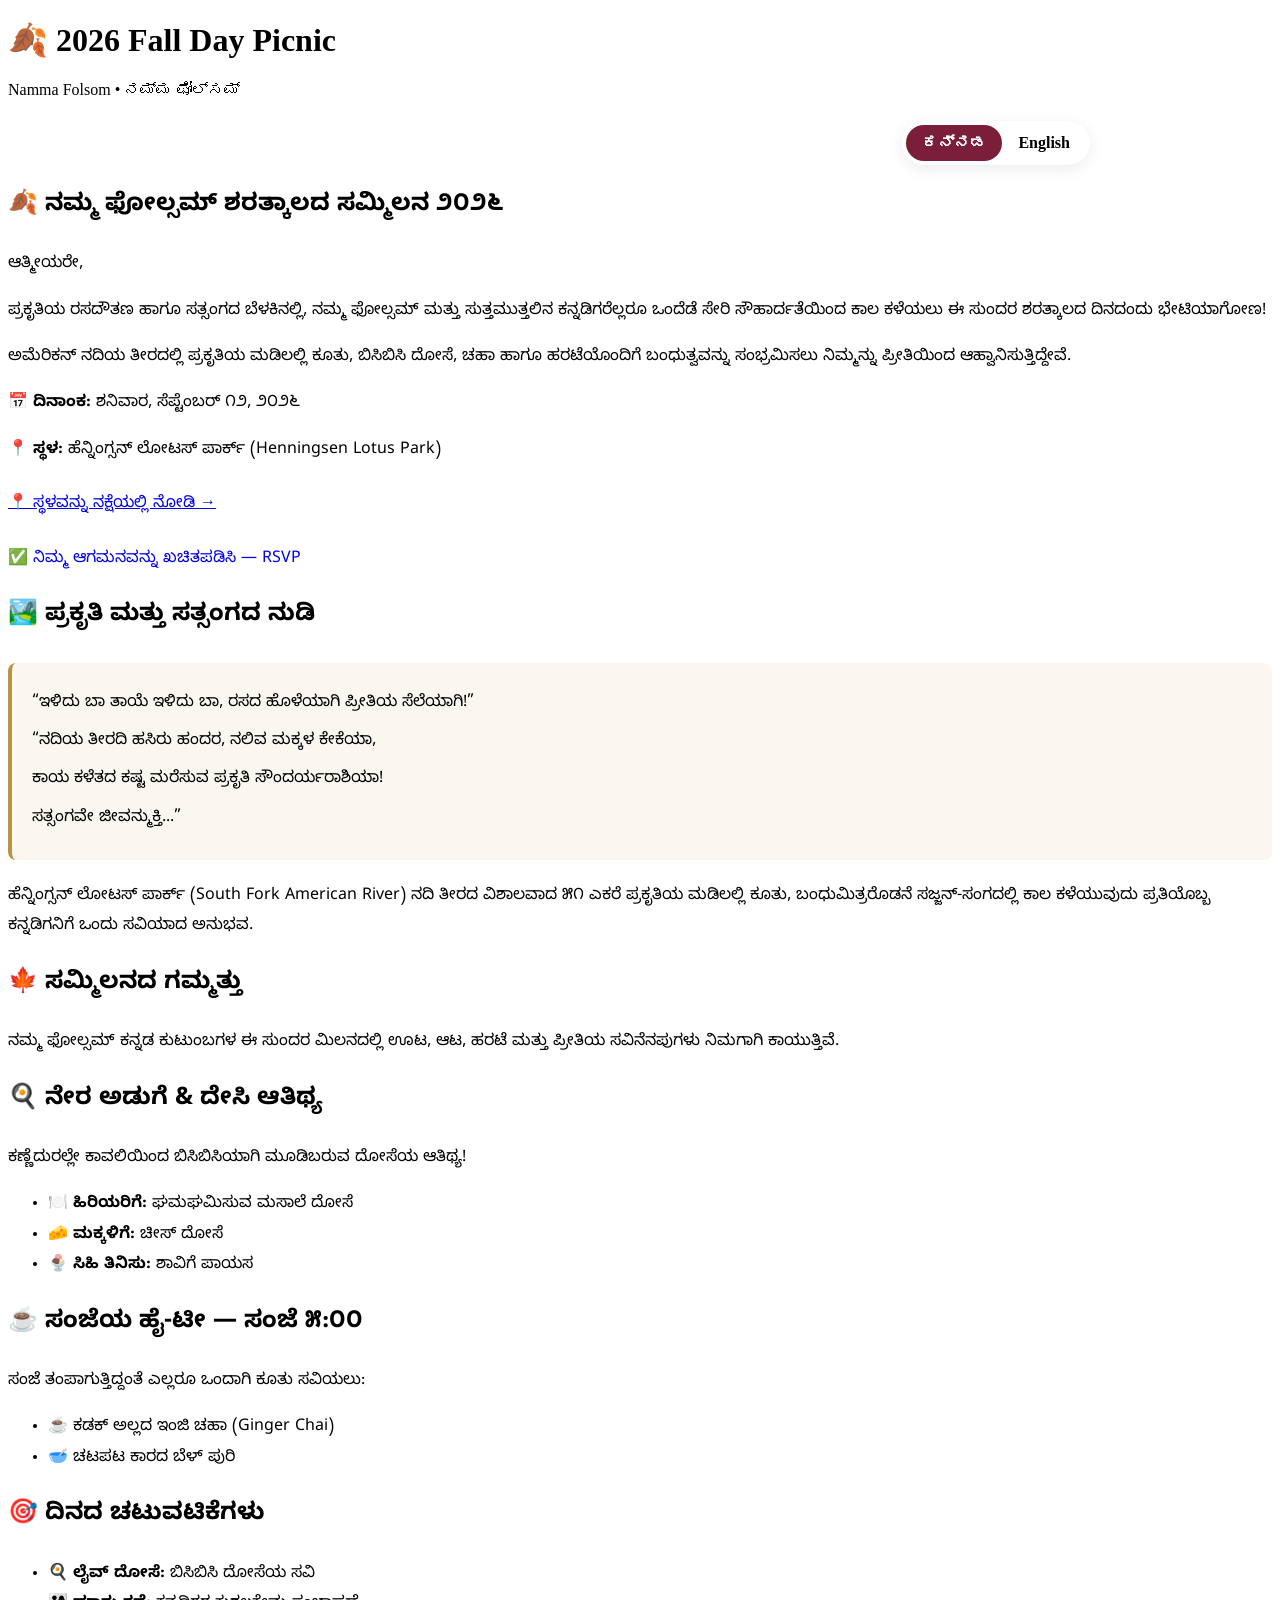
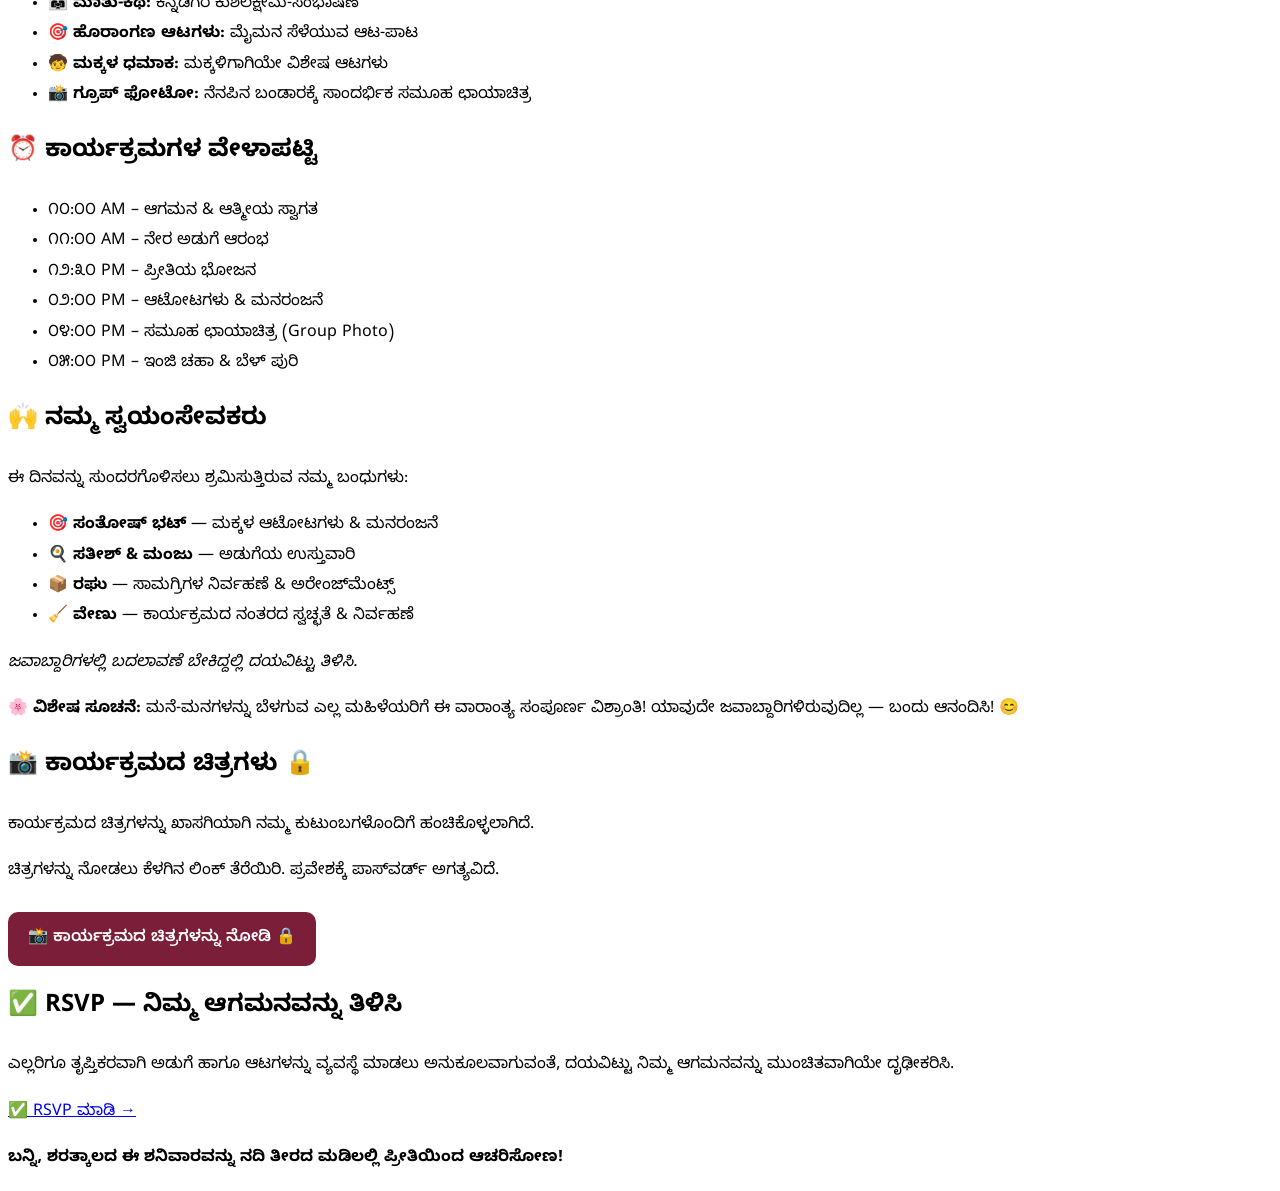
==== events/fall-2026.html @ 1e368239 "Add secure event photo gallery link" ====
<!DOCTYPE html>
<html lang="kn">

<head>
    <meta charset="UTF-8">
    <meta name="viewport" content="width=device-width, initial-scale=1">

    <title>Fall Day Picnic 2026 | Namma Folsom</title>

    <link
        href="https://fonts.googleapis.com/css2?family=Noto+Sans+Kannada:wght@400;500;600;700&display=swap"
        rel="stylesheet"
    >

    <link rel="stylesheet" href="../styles.css">

    <style>
        .language-bar {
            max-width: 900px;
            margin: 22px auto 0;
            padding: 0 20px;
            display: flex;
            justify-content: flex-end;
        }

        .language-toggle {
            display: inline-flex;
            background: #ffffff;
            border-radius: 999px;
            padding: 4px;
            box-shadow: 0 4px 16px rgba(0, 0, 0, 0.08);
        }

        .language-toggle button {
            border: 0;
            background: transparent;
            padding: 9px 16px;
            border-radius: 999px;
            cursor: pointer;
            font: inherit;
            font-weight: 600;
        }

        .language-toggle button.active {
            background: #7b1e3a;
            color: #ffffff;
        }

        .kannada-content {
            font-family: "Noto Sans Kannada", "Tunga", sans-serif;
            line-height: 1.9;
        }

        .language-section[hidden] {
            display: none;
        }

        .event-quote {
            margin: 22px 0;
            padding: 18px 20px;
            border-left: 4px solid #b99446;
            background: rgba(185, 148, 70, 0.08);
            border-radius: 8px;
        }

        .event-quote p {
            margin: 8px 0;
        }

        .event-location-link,
        .event-rsvp-button,
        .photo-button {
            display: inline-block;
            margin-top: 8px;
        }

        .event-rsvp-button,
        .photo-button {
            text-decoration: none;
        }

        .photo-button {
            padding: 12px 20px;
            border-radius: 10px;
            background: #7b1e3a;
            color: #ffffff;
            font-weight: 600;
            transition:
                transform 0.2s ease,
                opacity 0.2s ease;
        }

        .photo-button:hover {
            transform: translateY(-1px);
            opacity: 0.92;
        }
    </style>
</head>

<body>

    <header class="header">
        <h1>🍂 2026 Fall Day Picnic</h1>
        <p>Namma Folsom • ನಮ್ಮ ಫೋಲ್ಸಮ್</p>
    </header>

    <div class="language-bar">
        <div class="language-toggle" aria-label="Language selection">

            <button
                id="kannadaButton"
                class="active"
                type="button"
                onclick="showKannada()"
            >
                ಕನ್ನಡ
            </button>

            <button
                id="englishButton"
                type="button"
                onclick="showEnglish()"
            >
                English
            </button>

        </div>
    </div>

    <main class="content">

        <!-- ========================= -->
        <!-- KANNADA VERSION - DEFAULT -->
        <!-- ========================= -->

        <div
            id="kannadaContent"
            class="language-section kannada-content"
        >

            <section class="event-card">
                <h2>🍂 ನಮ್ಮ ಫೋಲ್ಸಮ್ ಶರತ್ಕಾಲದ ಸಮ್ಮಿಲನ ೨೦೨೬</h2>

                <p>ಆತ್ಮೀಯರೇ,</p>

                <p>
                    ಪ್ರಕೃತಿಯ ರಸದೌತಣ ಹಾಗೂ ಸತ್ಸಂಗದ ಬೆಳಕಿನಲ್ಲಿ,
                    ನಮ್ಮ ಫೋಲ್ಸಮ್ ಮತ್ತು ಸುತ್ತಮುತ್ತಲಿನ ಕನ್ನಡಿಗರೆಲ್ಲರೂ
                    ಒಂದೆಡೆ ಸೇರಿ ಸೌಹಾರ್ದತೆಯಿಂದ ಕಾಲ ಕಳೆಯಲು ಈ
                    ಸುಂದರ ಶರತ್ಕಾಲದ ದಿನದಂದು ಭೇಟಿಯಾಗೋಣ!
                </p>

                <p>
                    ಅಮೆರಿಕನ್ ನದಿಯ ತೀರದಲ್ಲಿ ಪ್ರಕೃತಿಯ ಮಡಿಲಲ್ಲಿ ಕೂತು,
                    ಬಿಸಿಬಿಸಿ ದೋಸೆ, ಚಹಾ ಹಾಗೂ ಹರಟೆಯೊಂದಿಗೆ ಬಂಧುತ್ವವನ್ನು
                    ಸಂಭ್ರಮಿಸಲು ನಿಮ್ಮನ್ನು ಪ್ರೀತಿಯಿಂದ ಆಹ್ವಾನಿಸುತ್ತಿದ್ದೇವೆ.
                </p>

                <p>
                    <strong>📅 ದಿನಾಂಕ:</strong>
                    ಶನಿವಾರ, ಸೆಪ್ಟೆಂಬರ್ ೧೨, ೨೦೨೬
                </p>

                <p>
                    <strong>📍 ಸ್ಥಳ:</strong>
                    ಹೆನ್ನಿಂಗ್ಸನ್ ಲೋಟಸ್ ಪಾರ್ಕ್
                    (Henningsen Lotus Park)
                </p>

                <a
                    href="https://share.google/DDM6rTCv6JxnZZCHI"
                    target="_blank"
                    rel="noopener noreferrer"
                    class="event-location-link"
                >
                    📍 ಸ್ಥಳವನ್ನು ನಕ್ಷೆಯಲ್ಲಿ ನೋಡಿ →
                </a>

                <p>
                    <a
                        href="https://docs.google.com/forms/d/e/1FAIpQLSeYsxc_OhrVawPpKsTWG7ReZtgfbxQCgub4YyQfU3q_2_w6uw/viewform"
                        class="rsvp-btn event-rsvp-button"
                        target="_blank"
                        rel="noopener noreferrer"
                    >
                        ✅ ನಿಮ್ಮ ಆಗಮನವನ್ನು ಖಚಿತಪಡಿಸಿ — RSVP
                    </a>
                </p>
            </section>

            <section class="event-card">
                <h2>🏞️ ಪ್ರಕೃತಿ ಮತ್ತು ಸತ್ಸಂಗದ ನುಡಿ</h2>

                <div class="event-quote">
                    <p>
                        “ಇಳಿದು ಬಾ ತಾಯೆ ಇಳಿದು ಬಾ,
                        ರಸದ ಹೊಳೆಯಾಗಿ ಪ್ರೀತಿಯ ಸೆಲೆಯಾಗಿ!”
                    </p>

                    <p>
                        “ನದಿಯ ತೀರದಿ ಹಸಿರು ಹಂದರ,
                        ನಲಿವ ಮಕ್ಕಳ ಕೇಕೆಯಾ,
                    </p>

                    <p>
                        ಕಾಯ ಕಳೆತದ ಕಷ್ಟ ಮರೆಸುವ
                        ಪ್ರಕೃತಿ ಸೌಂದರ್ಯರಾಶಿಯಾ!
                    </p>

                    <p>
                        ಸತ್ಸಂಗವೇ ಜೀವನ್ಮುಕ್ತಿ...”
                    </p>
                </div>

                <p>
                    ಹೆನ್ನಿಂಗ್ಸನ್ ಲೋಟಸ್ ಪಾರ್ಕ್
                    (South Fork American River) ನದಿ ತೀರದ
                    ವಿಶಾಲವಾದ ೫೧ ಎಕರೆ ಪ್ರಕೃತಿಯ ಮಡಿಲಲ್ಲಿ ಕೂತು,
                    ಬಂಧುಮಿತ್ರರೊಡನೆ ಸಜ್ಜನ್-ಸಂಗದಲ್ಲಿ ಕಾಲ ಕಳೆಯುವುದು
                    ಪ್ರತಿಯೊಬ್ಬ ಕನ್ನಡಿಗನಿಗೆ ಒಂದು ಸವಿಯಾದ ಅನುಭವ.
                </p>
            </section>

            <section class="event-card">
                <h2>🍁 ಸಮ್ಮಿಲನದ ಗಮ್ಮತ್ತು</h2>

                <p>
                    ನಮ್ಮ ಫೋಲ್ಸಮ್ ಕನ್ನಡ ಕುಟುಂಬಗಳ ಈ ಸುಂದರ ಮಿಲನದಲ್ಲಿ
                    ಊಟ, ಆಟ, ಹರಟೆ ಮತ್ತು ಪ್ರೀತಿಯ ಸವಿನೆನಪುಗಳು
                    ನಿಮಗಾಗಿ ಕಾಯುತ್ತಿವೆ.
                </p>
            </section>

            <section class="event-card">
                <h2>🍳 ನೇರ ಅಡುಗೆ &amp; ದೇಸಿ ಆತಿಥ್ಯ</h2>

                <p>
                    ಕಣ್ಣೆದುರಲ್ಲೇ ಕಾವಲಿಯಿಂದ ಬಿಸಿಬಿಸಿಯಾಗಿ
                    ಮೂಡಿಬರುವ ದೋಸೆಯ ಆತಿಥ್ಯ!
                </p>

                <ul>
                    <li>
                        🍽️ <strong>ಹಿರಿಯರಿಗೆ:</strong>
                        ಘಮಘಮಿಸುವ ಮಸಾಲೆ ದೋಸೆ
                    </li>

                    <li>
                        🧀 <strong>ಮಕ್ಕಳಿಗೆ:</strong>
                        ಚೀಸ್ ದೋಸೆ
                    </li>

                    <li>
                        🍨 <strong>ಸಿಹಿ ತಿನಿಸು:</strong>
                        ಶಾವಿಗೆ ಪಾಯಸ
                    </li>
                </ul>
            </section>

            <section class="event-card">
                <h2>☕ ಸಂಜೆಯ ಹೈ-ಟೀ — ಸಂಜೆ ೫:೦೦</h2>

                <p>
                    ಸಂಜೆ ತಂಪಾಗುತ್ತಿದ್ದಂತೆ ಎಲ್ಲರೂ ಒಂದಾಗಿ ಕೂತು
                    ಸವಿಯಲು:
                </p>

                <ul>
                    <li>☕ ಕಡಕ್ ಅಲ್ಲದ ಇಂಜಿ ಚಹಾ (Ginger Chai)</li>
                    <li>🥣 ಚಟಪಟ ಕಾರದ ಬೆಳ್ ಪುರಿ</li>
                </ul>
            </section>

            <section class="event-card">
                <h2>🎯 ದಿನದ ಚಟುವಟಿಕೆಗಳು</h2>

                <ul>
                    <li>
                        🍳 <strong>ಲೈವ್ ದೋಸೆ:</strong>
                        ಬಿಸಿಬಿಸಿ ದೋಸೆಯ ಸವಿ
                    </li>

                    <li>
                        👨‍👩‍👧 <strong>ಮಾತು-ಕಥೆ:</strong>
                        ಕನ್ನಡಿಗರ ಕುಶಲಕ್ಷೇಮ-ಸಂಭಾಷಣೆ
                    </li>

                    <li>
                        🎯 <strong>ಹೊರಾಂಗಣ ಆಟಗಳು:</strong>
                        ಮೈಮನ ಸೆಳೆಯುವ ಆಟ-ಪಾಟ
                    </li>

                    <li>
                        🧒 <strong>ಮಕ್ಕಳ ಧಮಾಕ:</strong>
                        ಮಕ್ಕಳಿಗಾಗಿಯೇ ವಿಶೇಷ ಆಟಗಳು
                    </li>

                    <li>
                        📸 <strong>ಗ್ರೂಪ್ ಫೋಟೋ:</strong>
                        ನೆನಪಿನ ಬಂಡಾರಕ್ಕೆ ಸಾಂದರ್ಭಿಕ ಸಮೂಹ ಛಾಯಾಚಿತ್ರ
                    </li>
                </ul>
            </section>

            <section class="event-card">
                <h2>⏰ ಕಾರ್ಯಕ್ರಮಗಳ ವೇಳಾಪಟ್ಟಿ</h2>

                <ul>
                    <li>೧೦:೦೦ AM – ಆಗಮನ &amp; ಆತ್ಮೀಯ ಸ್ವಾಗತ</li>
                    <li>೧೧:೦೦ AM – ನೇರ ಅಡುಗೆ ಆರಂಭ</li>
                    <li>೧೨:೩೦ PM – ಪ್ರೀತಿಯ ಭೋಜನ</li>
                    <li>೦೨:೦೦ PM – ಆಟೋಟಗಳು &amp; ಮನರಂಜನೆ</li>
                    <li>
                        ೦೪:೦೦ PM – ಸಮೂಹ ಛಾಯಾಚಿತ್ರ
                        (Group Photo)
                    </li>
                    <li>
                        ೦೫:೦೦ PM – ಇಂಜಿ ಚಹಾ &amp; ಬೆಳ್ ಪುರಿ
                    </li>
                </ul>
            </section>

            <section class="event-card">
                <h2>🙌 ನಮ್ಮ ಸ್ವಯಂಸೇವಕರು</h2>

                <p>
                    ಈ ದಿನವನ್ನು ಸುಂದರಗೊಳಿಸಲು ಶ್ರಮಿಸುತ್ತಿರುವ
                    ನಮ್ಮ ಬಂಧುಗಳು:
                </p>

                <ul>
                    <li>
                        🎯 <strong>ಸಂತೋಷ್ ಭಟ್</strong> —
                        ಮಕ್ಕಳ ಆಟೋಟಗಳು &amp; ಮನರಂಜನೆ
                    </li>

                    <li>
                        🍳 <strong>ಸತೀಶ್ &amp; ಮಂಜು</strong> —
                        ಅಡುಗೆಯ ಉಸ್ತುವಾರಿ
                    </li>

                    <li>
                        📦 <strong>ರಘು</strong> —
                        ಸಾಮಗ್ರಿಗಳ ನಿರ್ವಹಣೆ &amp; ಅರೇಂಜ್‌ಮೆಂಟ್ಸ್
                    </li>

                    <li>
                        🧹 <strong>ವೇಣು</strong> —
                        ಕಾರ್ಯಕ್ರಮದ ನಂತರದ ಸ್ವಚ್ಛತೆ &amp; ನಿರ್ವಹಣೆ
                    </li>
                </ul>

                <p>
                    <em>
                        ಜವಾಬ್ದಾರಿಗಳಲ್ಲಿ ಬದಲಾವಣೆ ಬೇಕಿದ್ದಲ್ಲಿ
                        ದಯವಿಟ್ಟು ತಿಳಿಸಿ.
                    </em>
                </p>

                <p>
                    🌸 <strong>ವಿಶೇಷ ಸೂಚನೆ:</strong>
                    ಮನೆ-ಮನಗಳನ್ನು ಬೆಳಗುವ ಎಲ್ಲ ಮಹಿಳೆಯರಿಗೆ ಈ
                    ವಾರಾಂತ್ಯ ಸಂಪೂರ್ಣ ವಿಶ್ರಾಂತಿ!
                    ಯಾವುದೇ ಜವಾಬ್ದಾರಿಗಳಿರುವುದಿಲ್ಲ —
                    ಬಂದು ಆನಂದಿಸಿ! 😊
                </p>
            </section>

            <section class="event-card">
                <h2>📸 ಕಾರ್ಯಕ್ರಮದ ಚಿತ್ರಗಳು 🔒</h2>

                <p>
                    ಕಾರ್ಯಕ್ರಮದ ಚಿತ್ರಗಳನ್ನು ಖಾಸಗಿಯಾಗಿ
                    ನಮ್ಮ ಕುಟುಂಬಗಳೊಂದಿಗೆ ಹಂಚಿಕೊಳ್ಳಲಾಗಿದೆ.
                </p>

                <p>
                    ಚಿತ್ರಗಳನ್ನು ನೋಡಲು ಕೆಳಗಿನ ಲಿಂಕ್ ತೆರೆಯಿರಿ.
                    ಪ್ರವೇಶಕ್ಕೆ ಪಾಸ್‌ವರ್ಡ್ ಅಗತ್ಯವಿದೆ.
                </p>

                <a
                    href="https://ugrana-001.myasustor.com:4700/share/WSPKIOAHC"
                    class="photo-button"
                    target="_blank"
                    rel="noopener noreferrer"
                >
                    📸 ಕಾರ್ಯಕ್ರಮದ ಚಿತ್ರಗಳನ್ನು ನೋಡಿ 🔒
                </a>
            </section>

            <section class="event-card">
                <h2>✅ RSVP — ನಿಮ್ಮ ಆಗಮನವನ್ನು ತಿಳಿಸಿ</h2>

                <p>
                    ಎಲ್ಲರಿಗೂ ತೃಪ್ತಿಕರವಾಗಿ ಅಡುಗೆ ಹಾಗೂ ಆಟಗಳನ್ನು
                    ವ್ಯವಸ್ಥೆ ಮಾಡಲು ಅನುಕೂಲವಾಗುವಂತೆ,
                    ದಯವಿಟ್ಟು ನಿಮ್ಮ ಆಗಮನವನ್ನು ಮುಂಚಿತವಾಗಿಯೇ
                    ದೃಢೀಕರಿಸಿ.
                </p>

                <a
                    href="https://docs.google.com/forms/d/e/1FAIpQLSeYsxc_OhrVawPpKsTWG7ReZtgfbxQCgub4YyQfU3q_2_w6uw/viewform"
                    class="rsvp-btn"
                    target="_blank"
                    rel="noopener noreferrer"
                >
                    ✅ RSVP ಮಾಡಿ →
                </a>

                <p>
                    <strong>
                        ಬನ್ನಿ, ಶರತ್ಕಾಲದ ಈ ಶನಿವಾರವನ್ನು
                        ನದಿ ತೀರದ ಮಡಿಲಲ್ಲಿ ಪ್ರೀತಿಯಿಂದ ಆಚರಿಸೋಣ!
                    </strong>
                </p>
            </section>

        </div>


        <!-- ================= -->
        <!-- ENGLISH VERSION -->
        <!-- ================= -->

        <div
            id="englishContent"
            class="language-section"
            hidden
        >

            <section class="event-card">
                <h2>🍂 Namma Folsom Fall Day Picnic 2026</h2>

                <p>Dear Friends,</p>

                <p>
                    Join Kannada families from Folsom and the
                    surrounding communities for a beautiful fall
                    day filled with nature, friendship, food,
                    conversation, and community.
                </p>

                <p>
                    We warmly invite you to spend the day together
                    along the American River, surrounded by nature,
                    enjoying fresh dosas, chai, games, and good
                    company.
                </p>

                <p>
                    <strong>📅 Date:</strong>
                    Saturday, September 12, 2026
                </p>

                <p>
                    <strong>📍 Venue:</strong>
                    Henningsen Lotus Park
                </p>

                <a
                    href="https://share.google/DDM6rTCv6JxnZZCHI"
                    target="_blank"
                    rel="noopener noreferrer"
                    class="event-location-link"
                >
                    📍 View Location →
                </a>

                <p>
                    <a
                        href="https://docs.google.com/forms/d/e/1FAIpQLSeYsxc_OhrVawPpKsTWG7ReZtgfbxQCgub4YyQfU3q_2_w6uw/viewform"
                        class="rsvp-btn event-rsvp-button"
                        target="_blank"
                        rel="noopener noreferrer"
                    >
                        ✅ RSVP for the Fall Day Picnic
                    </a>
                </p>
            </section>

            <section class="event-card">
                <h2>🏞️ A Day in Nature &amp; Community</h2>

                <p>
                    Henningsen Lotus Park sits along the
                    South Fork of the American River and offers
                    a beautiful natural setting for our families
                    to relax, talk, laugh, and spend meaningful
                    time together.
                </p>

                <p>
                    This gathering is about more than an event.
                    It is a chance to strengthen friendships,
                    celebrate our Kannada community, and enjoy
                    a peaceful fall day together.
                </p>
            </section>

            <section class="event-card">
                <h2>🍁 What to Expect</h2>

                <p>
                    Food, games, conversation, laughter, and
                    plenty of memories await at this gathering
                    of Namma Folsom Kannada families.
                </p>
            </section>

            <section class="event-card">
                <h2>🍳 Live Cooking &amp; Desi Hospitality</h2>

                <p>
                    Enjoy fresh dosas prepared live at the picnic.
                </p>

                <ul>
                    <li>
                        🍽️ <strong>Adults:</strong>
                        Masala Dosa
                    </li>

                    <li>
                        🧀 <strong>Kids:</strong>
                        Cheese Dosa
                    </li>

                    <li>
                        🍨 <strong>Dessert:</strong>
                        Shavige Payasa
                    </li>
                </ul>
            </section>

            <section class="event-card">
                <h2>☕ High Tea — 5:00 PM</h2>

                <p>
                    As the evening cools down, we'll gather
                    together for:
                </p>

                <ul>
                    <li>☕ Ginger Chai</li>
                    <li>🥣 Bhel Puri</li>
                </ul>
            </section>

            <section class="event-card">
                <h2>🎯 Activities</h2>

                <ul>
                    <li>🍳 Live dosa cooking</li>
                    <li>👨‍👩‍👧 Family meet &amp; greet</li>
                    <li>🎯 Outdoor games</li>
                    <li>🧒 Special activities for kids</li>
                    <li>📸 Community group photo</li>
                </ul>
            </section>

            <section class="event-card">
                <h2>⏰ Event Schedule</h2>

                <ul>
                    <li>10:00 AM – Arrival &amp; Welcome</li>
                    <li>11:00 AM – Live Cooking Begins</li>
                    <li>12:30 PM – Lunch</li>
                    <li>2:00 PM – Games &amp; Activities</li>
                    <li>4:00 PM – Community Group Photo</li>
                    <li>
                        5:00 PM – Ginger Chai &amp; Bhel Puri
                    </li>
                </ul>
            </section>

            <section class="event-card">
                <h2>🙌 Our Volunteers</h2>

                <p>
                    A big thank you to everyone helping make
                    our Fall Day Picnic special!
                </p>

                <ul>
                    <li>
                        🎯 <strong>Santosh Bhat</strong> —
                        Kids Activities &amp; Games
                    </li>

                    <li>
                        🍳 <strong>Sathish &amp; Manju</strong> —
                        Cooking
                    </li>

                    <li>
                        📦 <strong>Raghu</strong> —
                        Supplies &amp; Table Arrangement
                    </li>

                    <li>
                        🧹 <strong>Venu</strong> —
                        Wrap Up &amp; Cleanup
                    </li>
                </ul>

                <p>
                    <em>
                        Please let us know if you would like
                        to switch roles.
                    </em>
                </p>

                <p>
                    🌸 <strong>Special note:</strong>
                    All the ladies get the weekend off —
                    no assignments! Just come, relax,
                    and enjoy the day. 😊
                </p>
            </section>

            <section class="event-card">
                <h2>📸 Event Photos 🔒</h2>

                <p>
                    Event photos are shared privately with
                    Namma Folsom families.
                </p>

                <p>
                    Open the private photo gallery below.
                    A password is required to view the photos.
                </p>

                <a
                    href="https://ugrana-001.myasustor.com:4700/share/WSPKIOAHC"
                    class="photo-button"
                    target="_blank"
                    rel="noopener noreferrer"
                >
                    📸 View Event Photos 🔒
                </a>
            </section>

            <section class="event-card">
                <h2>✅ RSVP</h2>

                <p>
                    Please RSVP in advance so we can prepare
                    enough food and activities for everyone.
                </p>

                <a
                    href="https://docs.google.com/forms/d/e/1FAIpQLSeYsxc_OhrVawPpKsTWG7ReZtgfbxQCgub4YyQfU3q_2_w6uw/viewform"
                    class="rsvp-btn"
                    target="_blank"
                    rel="noopener noreferrer"
                >
                    RSVP Now →
                </a>

                <p>
                    <strong>
                        Come celebrate this beautiful fall
                        Saturday with us by the river!
                    </strong>
                </p>
            </section>

        </div>

    </main>

    <script>
        const kannadaContent =
            document.getElementById("kannadaContent");

        const englishContent =
            document.getElementById("englishContent");

        const kannadaButton =
            document.getElementById("kannadaButton");

        const englishButton =
            document.getElementById("englishButton");

        function showKannada() {
            kannadaContent.hidden = false;
            englishContent.hidden = true;

            kannadaButton.classList.add("active");
            englishButton.classList.remove("active");

            document.documentElement.lang = "kn";

            localStorage.setItem(
                "nammaFolsomLanguage",
                "kn"
            );
        }

        function showEnglish() {
            kannadaContent.hidden = true;
            englishContent.hidden = false;

            englishButton.classList.add("active");
            kannadaButton.classList.remove("active");

            document.documentElement.lang = "en";

            localStorage.setItem(
                "nammaFolsomLanguage",
                "en"
            );
        }

        const savedLanguage =
            localStorage.getItem("nammaFolsomLanguage");

        if (savedLanguage === "en") {
            showEnglish();
        } else {
            showKannada();
        }
    </script>

</body>
</html>
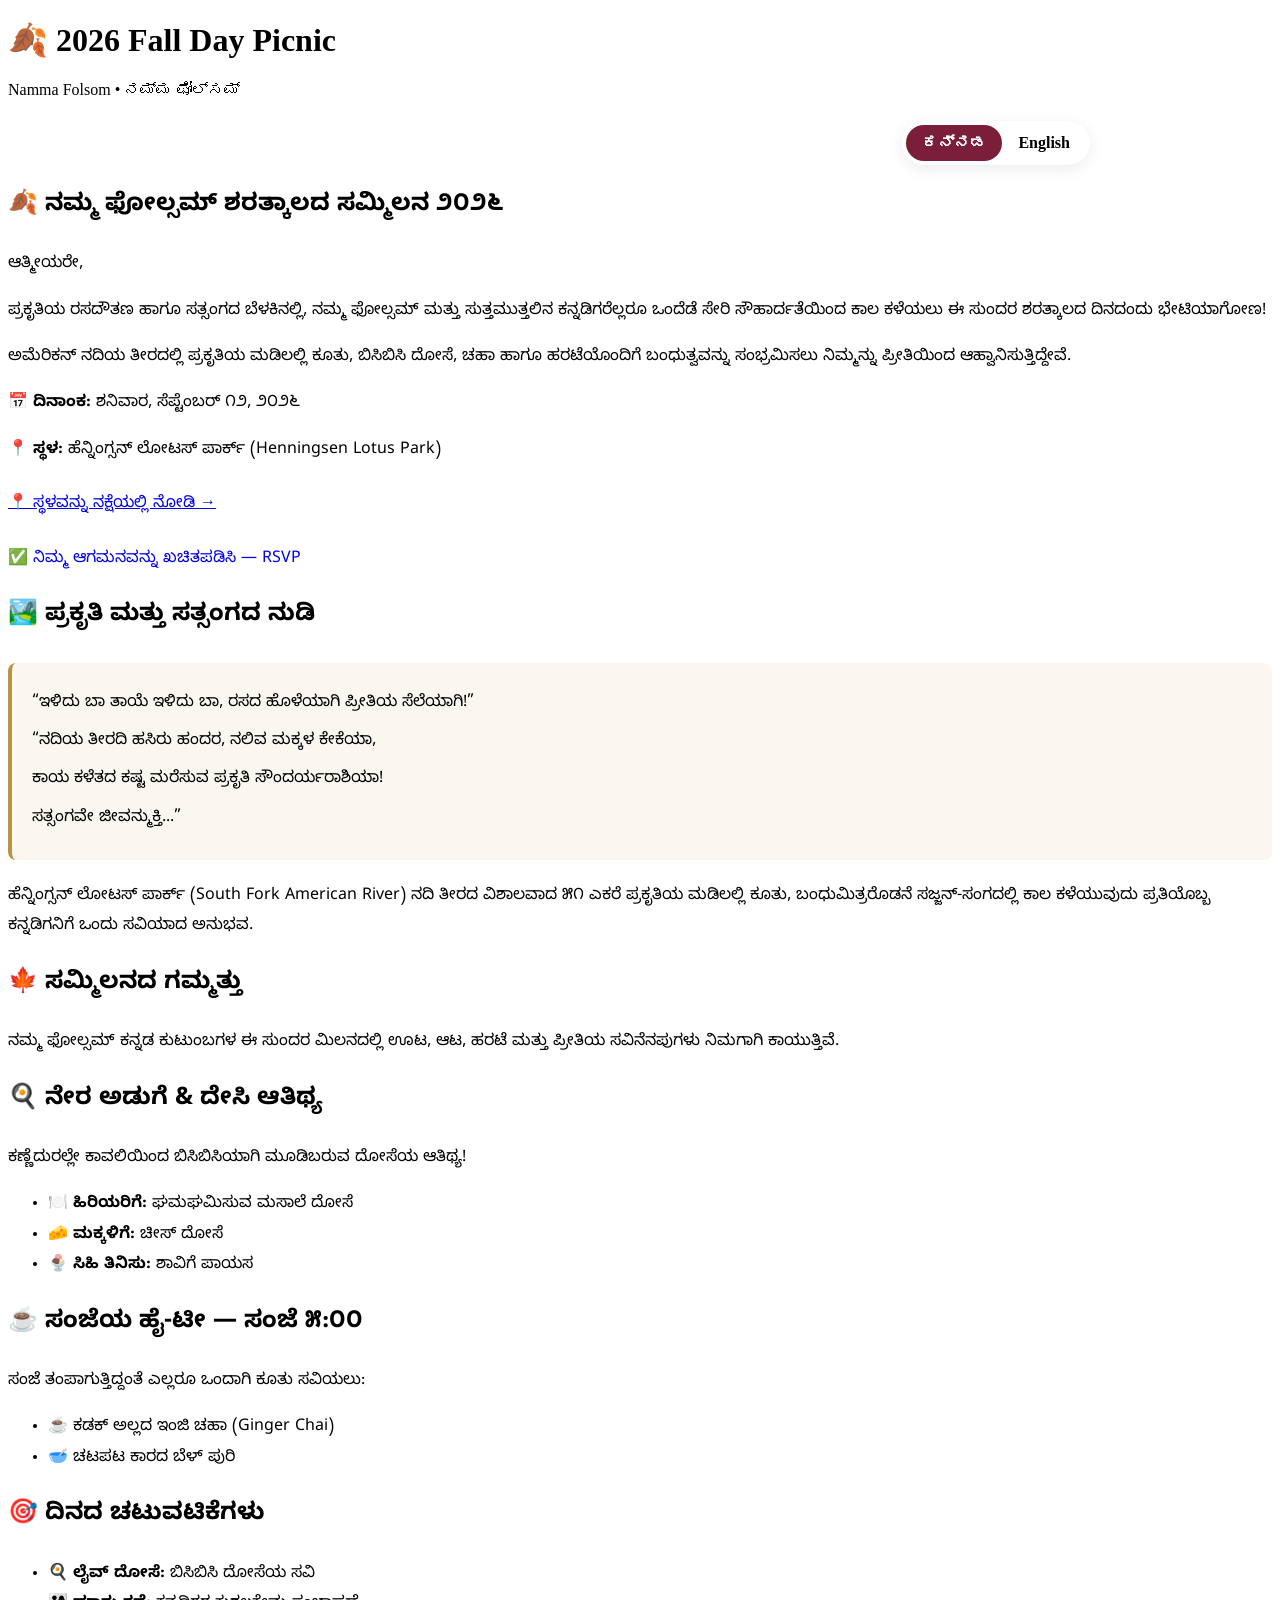
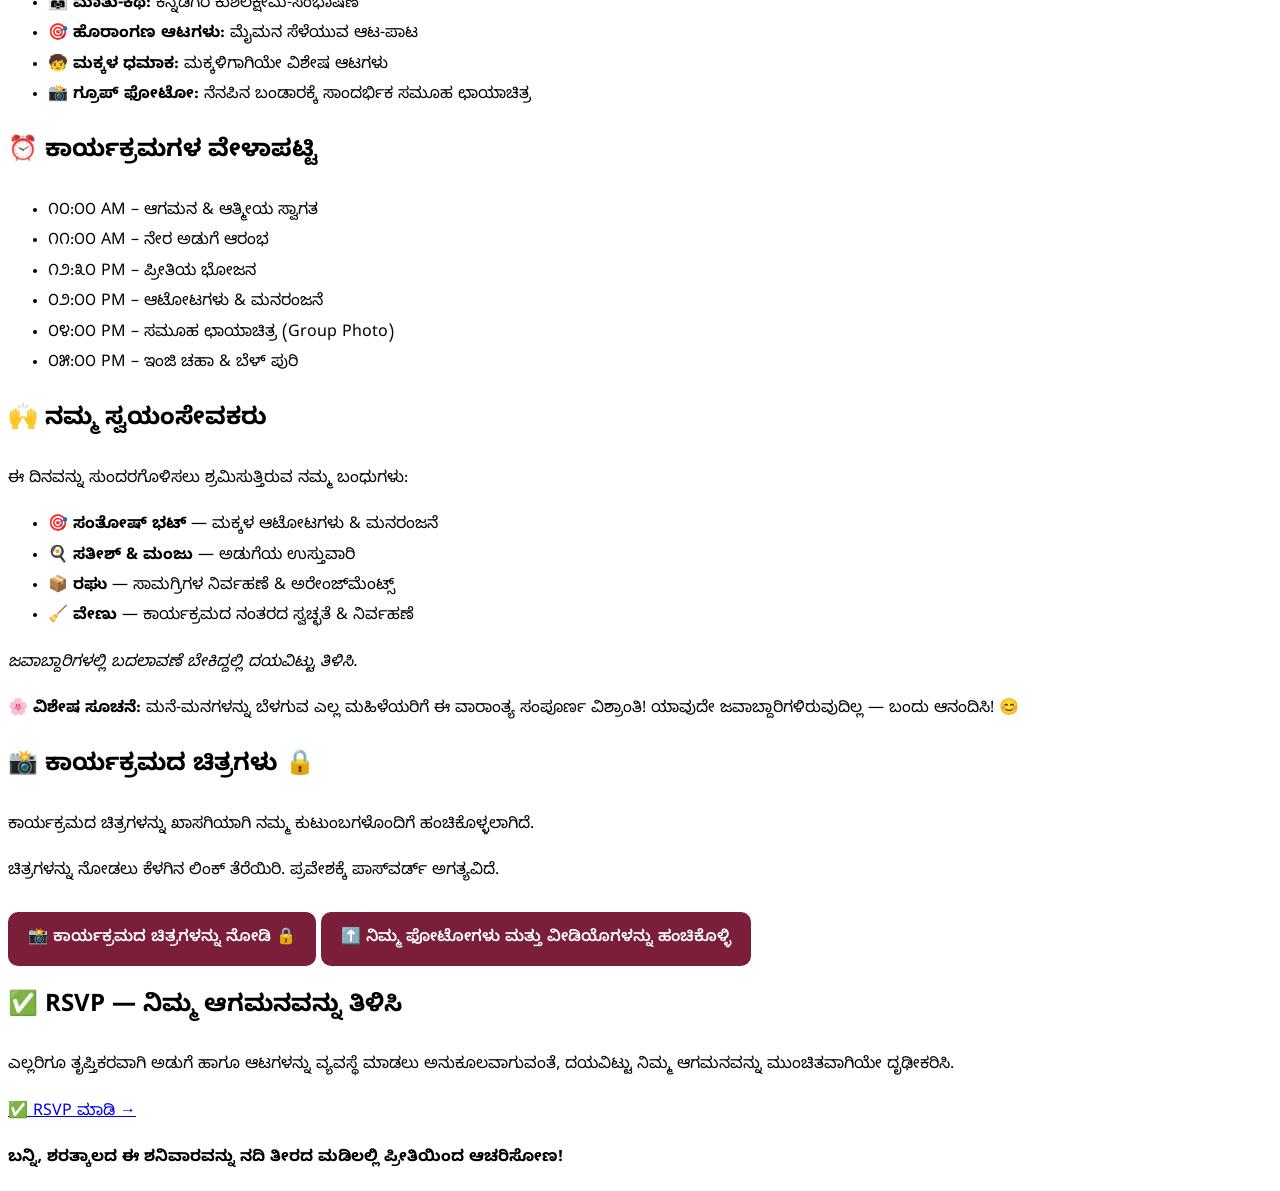
==== commit 550882c3: "Add community photo upload link" ====
--- a/events/fall-2026.html
+++ b/events/fall-2026.html
@@ -380,13 +380,24 @@
                 </p>
 
                 <a
-                    href="https://ugrana-001.myasustor.com:4700/share/WSPKIOAHC"
+                    id="fall-photos-kn"
+                    href="#"
                     class="photo-button"
                     target="_blank"
                     rel="noopener noreferrer"
                 >
                     📸 ಕಾರ್ಯಕ್ರಮದ ಚಿತ್ರಗಳನ್ನು ನೋಡಿ 🔒
                 </a>
+		<a
+                    id="fall-uploads-kn"
+                    href="#"
+                    class="photo-button"
+                    target="_blank"
+                    rel="noopener noreferrer"
+                >
+                   ⬆️ ನಿಮ್ಮ ಫೋಟೋಗಳು ಮತ್ತು ವೀಡಿಯೊಗಳನ್ನು ಹಂಚಿಕೊಳ್ಳಿ
+               </a>
+
             </section>
 
             <section class="event-card">
@@ -633,13 +644,25 @@
                 </p>
 
                 <a
-                    href="https://ugrana-001.myasustor.com:4700/share/WSPKIOAHC"
+                    id="fall-photos-en"
+                    href="#"
                     class="photo-button"
                     target="_blank"
                     rel="noopener noreferrer"
                 >
                     📸 View Event Photos 🔒
                 </a>
+
+		<a
+                    id="fall-uploads-en"
+                    href="#"
+                    class="photo-button"
+                    target="_blank"
+                    rel="noopener noreferrer"
+                >
+                  ⬆️ Share Your Photos & Videos
+               </a>
+
             </section>
 
             <section class="event-card">
@@ -723,6 +746,22 @@
             showKannada();
         }
     </script>
+    <script src="../config/events-2026.js"></script>
+
+    <script>
+        document.getElementById("fall-photos-kn").href =
+           events2026.fallPicnic.photos;
+
+    document.getElementById("fall-photos-en").href =
+        events2026.fallPicnic.photos;
+
+    document.getElementById("fall-uploads-kn").href =
+        events2026.fallPicnic.uploads;
+
+    document.getElementById("fall-uploads-en").href =
+        events2026.fallPicnic.uploads;
+
+    </script>
 
 </body>
 </html>
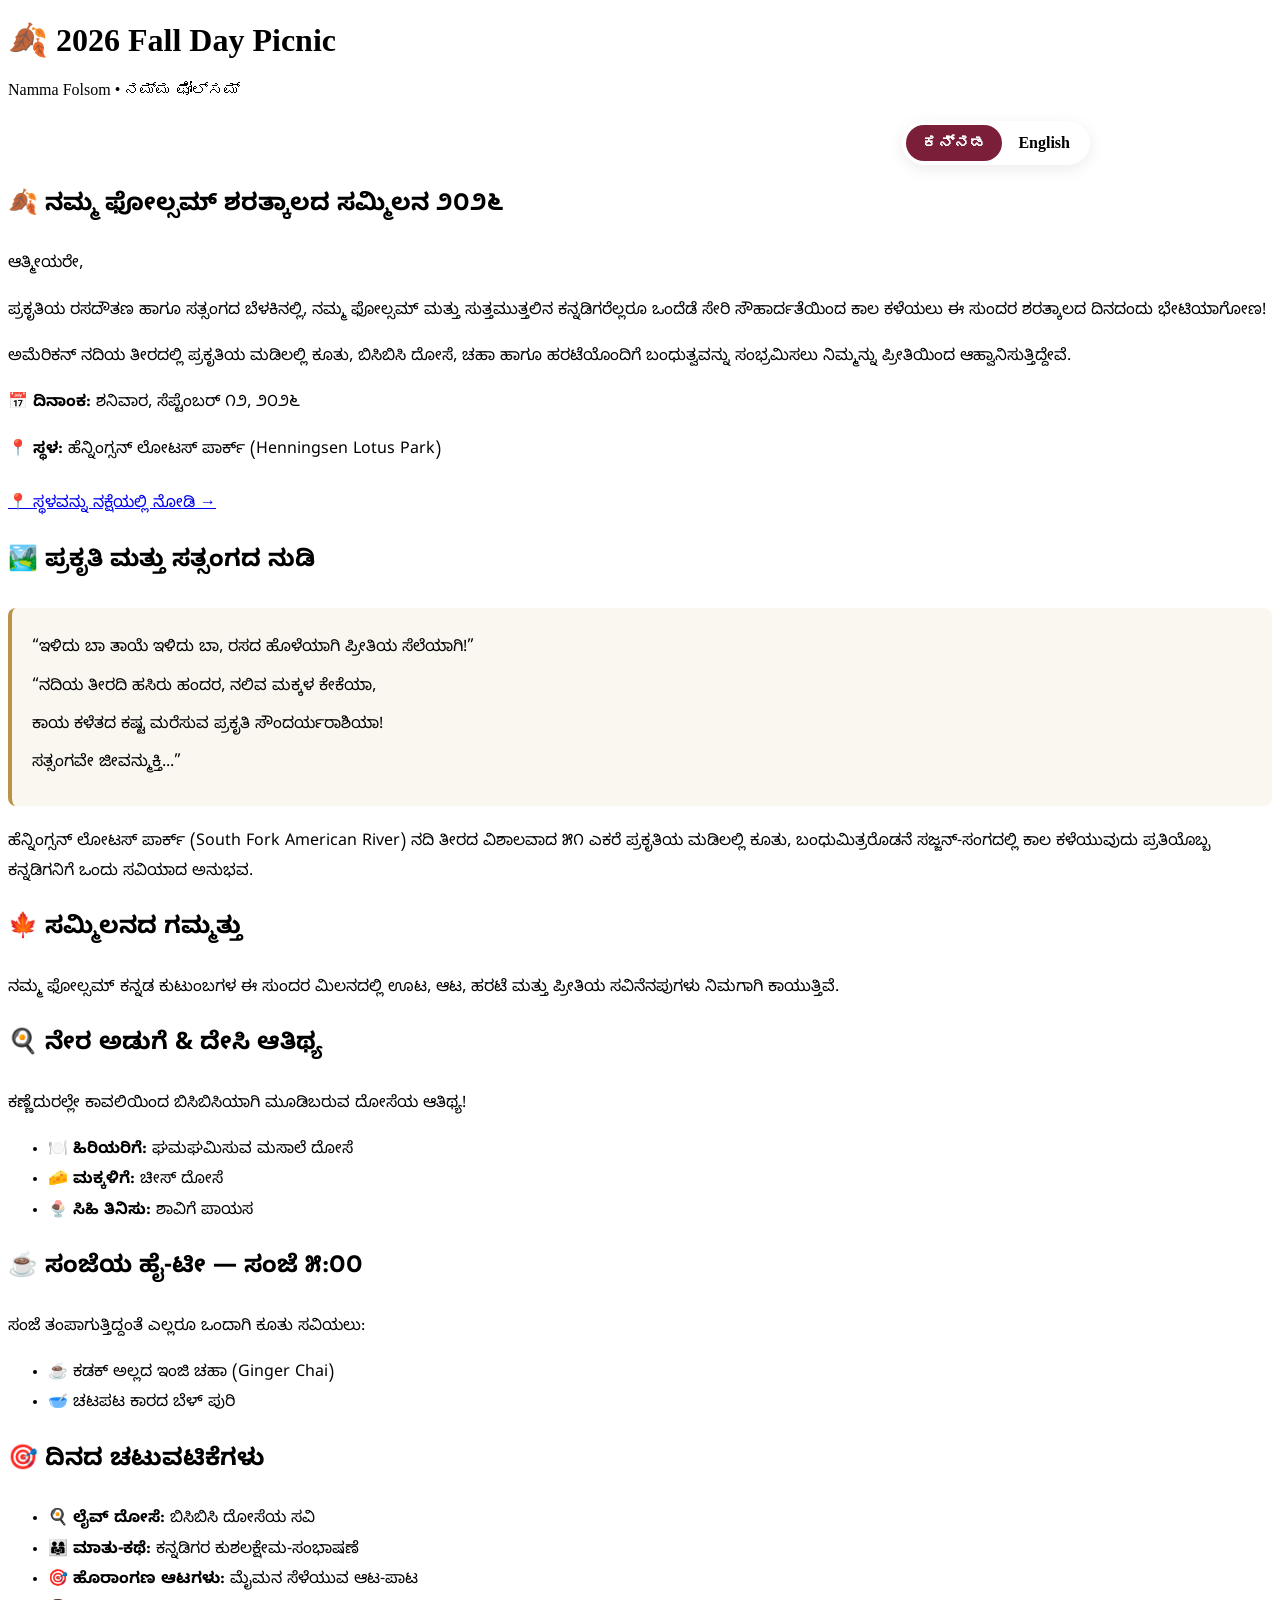
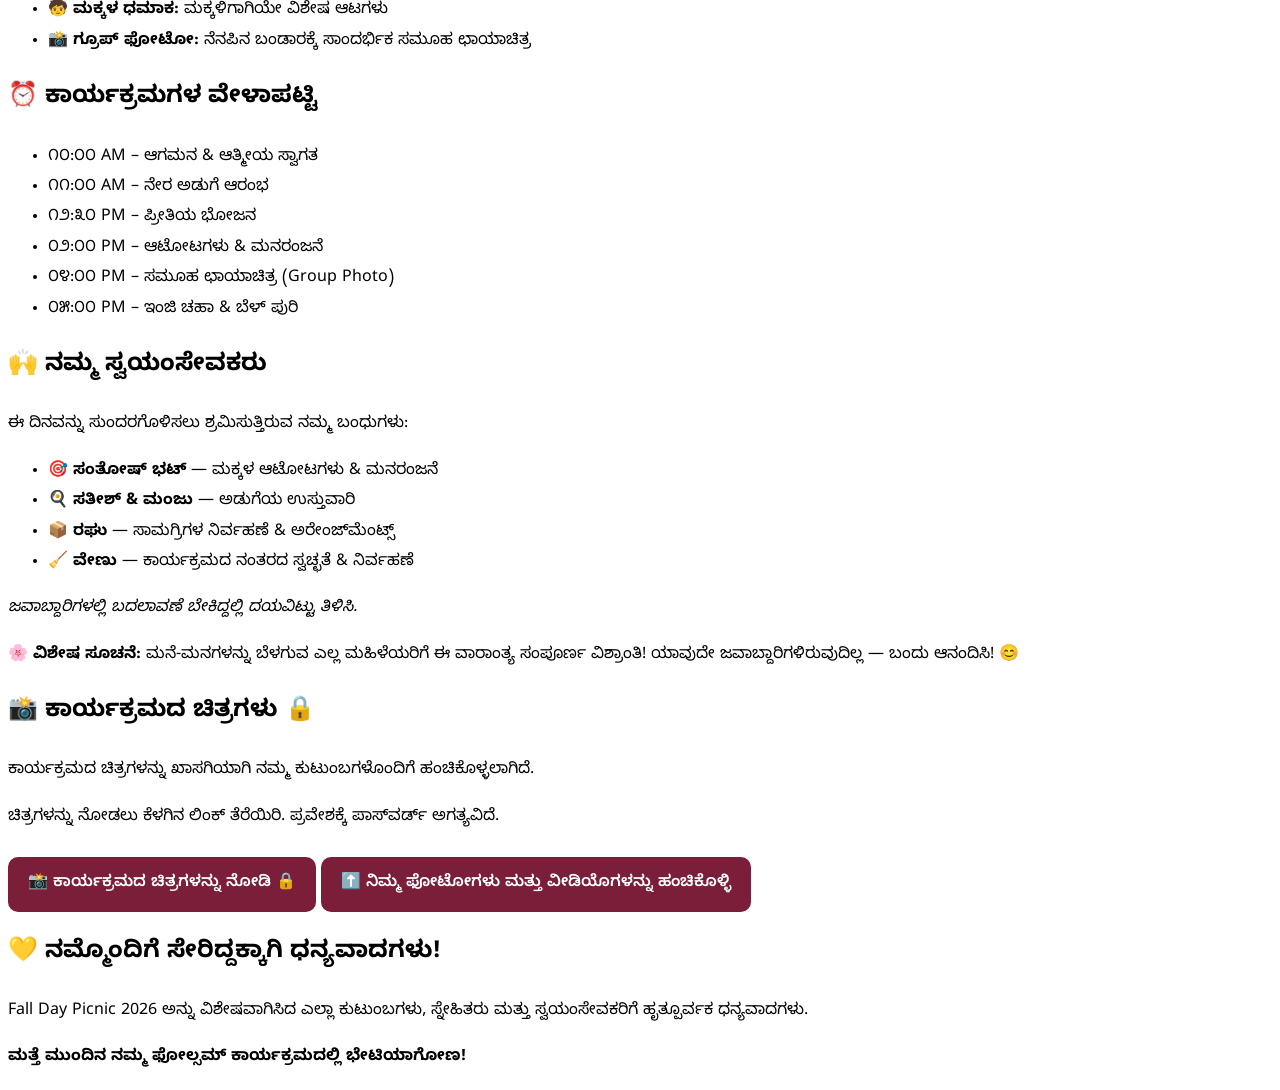
==== commit 13221f38: "Update Fall Picnic as completed event" ====
--- a/events/fall-2026.html
+++ b/events/fall-2026.html
@@ -68,13 +68,11 @@
         }
 
         .event-location-link,
-        .event-rsvp-button,
         .photo-button {
             display: inline-block;
             margin-top: 8px;
         }
 
-        .event-rsvp-button,
         .photo-button {
             text-decoration: none;
         }
@@ -138,7 +136,7 @@
             class="language-section kannada-content"
         >
 
-            <section class="event-card">
+                <section class="event-card">
                 <h2>🍂 ನಮ್ಮ ಫೋಲ್ಸಮ್ ಶರತ್ಕಾಲದ ಸಮ್ಮಿಲನ ೨೦೨೬</h2>
 
                 <p>ಆತ್ಮೀಯರೇ,</p>
@@ -175,17 +173,6 @@
                 >
                     📍 ಸ್ಥಳವನ್ನು ನಕ್ಷೆಯಲ್ಲಿ ನೋಡಿ →
                 </a>
-
-                <p>
-                    <a
-                        href="https://docs.google.com/forms/d/e/1FAIpQLSeYsxc_OhrVawPpKsTWG7ReZtgfbxQCgub4YyQfU3q_2_w6uw/viewform"
-                        class="rsvp-btn event-rsvp-button"
-                        target="_blank"
-                        rel="noopener noreferrer"
-                    >
-                        ✅ ನಿಮ್ಮ ಆಗಮನವನ್ನು ಖಚಿತಪಡಿಸಿ — RSVP
-                    </a>
-                </p>
             </section>
 
             <section class="event-card">
@@ -388,7 +375,7 @@
                 >
                     📸 ಕಾರ್ಯಕ್ರಮದ ಚಿತ್ರಗಳನ್ನು ನೋಡಿ 🔒
                 </a>
-		<a
+                <a
                     id="fall-uploads-kn"
                     href="#"
                     class="photo-button"
@@ -401,30 +388,13 @@
             </section>
 
             <section class="event-card">
-                <h2>✅ RSVP — ನಿಮ್ಮ ಆಗಮನವನ್ನು ತಿಳಿಸಿ</h2>
-
-                <p>
-                    ಎಲ್ಲರಿಗೂ ತೃಪ್ತಿಕರವಾಗಿ ಅಡುಗೆ ಹಾಗೂ ಆಟಗಳನ್ನು
-                    ವ್ಯವಸ್ಥೆ ಮಾಡಲು ಅನುಕೂಲವಾಗುವಂತೆ,
-                    ದಯವಿಟ್ಟು ನಿಮ್ಮ ಆಗಮನವನ್ನು ಮುಂಚಿತವಾಗಿಯೇ
-                    ದೃಢೀಕರಿಸಿ.
-                </p>
-
-                <a
-                    href="https://docs.google.com/forms/d/e/1FAIpQLSeYsxc_OhrVawPpKsTWG7ReZtgfbxQCgub4YyQfU3q_2_w6uw/viewform"
-                    class="rsvp-btn"
-                    target="_blank"
-                    rel="noopener noreferrer"
-                >
-                    ✅ RSVP ಮಾಡಿ →
-                </a>
-
-                <p>
-                    <strong>
-                        ಬನ್ನಿ, ಶರತ್ಕಾಲದ ಈ ಶನಿವಾರವನ್ನು
-                        ನದಿ ತೀರದ ಮಡಿಲಲ್ಲಿ ಪ್ರೀತಿಯಿಂದ ಆಚರಿಸೋಣ!
-                    </strong>
-                </p>
+                <h2>💛 ನಮ್ಮೊಂದಿಗೆ ಸೇರಿದ್ದಕ್ಕಾಗಿ ಧನ್ಯವಾದಗಳು!</h2>
+                <p>
+                    Fall Day Picnic 2026 ಅನ್ನು ವಿಶೇಷವಾಗಿಸಿದ
+                    ಎಲ್ಲಾ ಕುಟುಂಬಗಳು, ಸ್ನೇಹಿತರು ಮತ್ತು ಸ್ವಯಂಸೇವಕರಿಗೆ
+                    ಹೃತ್ಪೂರ್ವಕ ಧನ್ಯವಾದಗಳು.
+                </p>
+                <p><strong>ಮತ್ತೆ ಮುಂದಿನ ನಮ್ಮ ಫೋಲ್ಸಮ್ ಕಾರ್ಯಕ್ರಮದಲ್ಲಿ ಭೇಟಿಯಾಗೋಣ!</strong></p>
             </section>
 
         </div>
@@ -440,35 +410,15 @@
             hidden
         >
 
-            <section class="event-card">
+        <section class="event-card">
                 <h2>🍂 Namma Folsom Fall Day Picnic 2026</h2>
-
-                <p>Dear Friends,</p>
-
-                <p>
-                    Join Kannada families from Folsom and the
-                    surrounding communities for a beautiful fall
-                    day filled with nature, friendship, food,
-                    conversation, and community.
-                </p>
-
-                <p>
-                    We warmly invite you to spend the day together
-                    along the American River, surrounded by nature,
-                    enjoying fresh dosas, chai, games, and good
-                    company.
-                </p>
-
-                <p>
-                    <strong>📅 Date:</strong>
-                    Saturday, September 12, 2026
-                </p>
-
-                <p>
-                    <strong>📍 Venue:</strong>
-                    Henningsen Lotus Park
-                </p>
-
+                <p>
+                    Namma Folsom families gathered for a beautiful
+                    fall day by the American River with food, activities,
+                    conversation, and time together as a community.
+                </p>
+                <p><strong>📅 Date:</strong> Saturday, September 12, 2026</p>
+                <p><strong>📍 Location:</strong> Henningsen Lotus Park</p>
                 <a
                     href="https://share.google/DDM6rTCv6JxnZZCHI"
                     target="_blank"
@@ -477,17 +427,6 @@
                 >
                     📍 View Location →
                 </a>
-
-                <p>
-                    <a
-                        href="https://docs.google.com/forms/d/e/1FAIpQLSeYsxc_OhrVawPpKsTWG7ReZtgfbxQCgub4YyQfU3q_2_w6uw/viewform"
-                        class="rsvp-btn event-rsvp-button"
-                        target="_blank"
-                        rel="noopener noreferrer"
-                    >
-                        ✅ RSVP for the Fall Day Picnic
-                    </a>
-                </p>
             </section>
 
             <section class="event-card">
@@ -653,7 +592,7 @@
                     📸 View Event Photos 🔒
                 </a>
 
-		<a
+                <a
                     id="fall-uploads-en"
                     href="#"
                     class="photo-button"
@@ -666,28 +605,13 @@
             </section>
 
             <section class="event-card">
-                <h2>✅ RSVP</h2>
-
-                <p>
-                    Please RSVP in advance so we can prepare
-                    enough food and activities for everyone.
-                </p>
-
-                <a
-                    href="https://docs.google.com/forms/d/e/1FAIpQLSeYsxc_OhrVawPpKsTWG7ReZtgfbxQCgub4YyQfU3q_2_w6uw/viewform"
-                    class="rsvp-btn"
-                    target="_blank"
-                    rel="noopener noreferrer"
-                >
-                    RSVP Now →
-                </a>
-
-                <p>
-                    <strong>
-                        Come celebrate this beautiful fall
-                        Saturday with us by the river!
-                    </strong>
-                </p>
+                <h2>💛 Thank You for Joining Us!</h2>
+                <p>
+                    Thank you to all of the families, friends, and
+                    volunteers who made Fall Day Picnic 2026 such
+                    a wonderful community gathering.
+                </p>
+                <p><strong>We look forward to seeing you at the next Namma Folsom celebration!</strong></p>
             </section>
 
         </div>
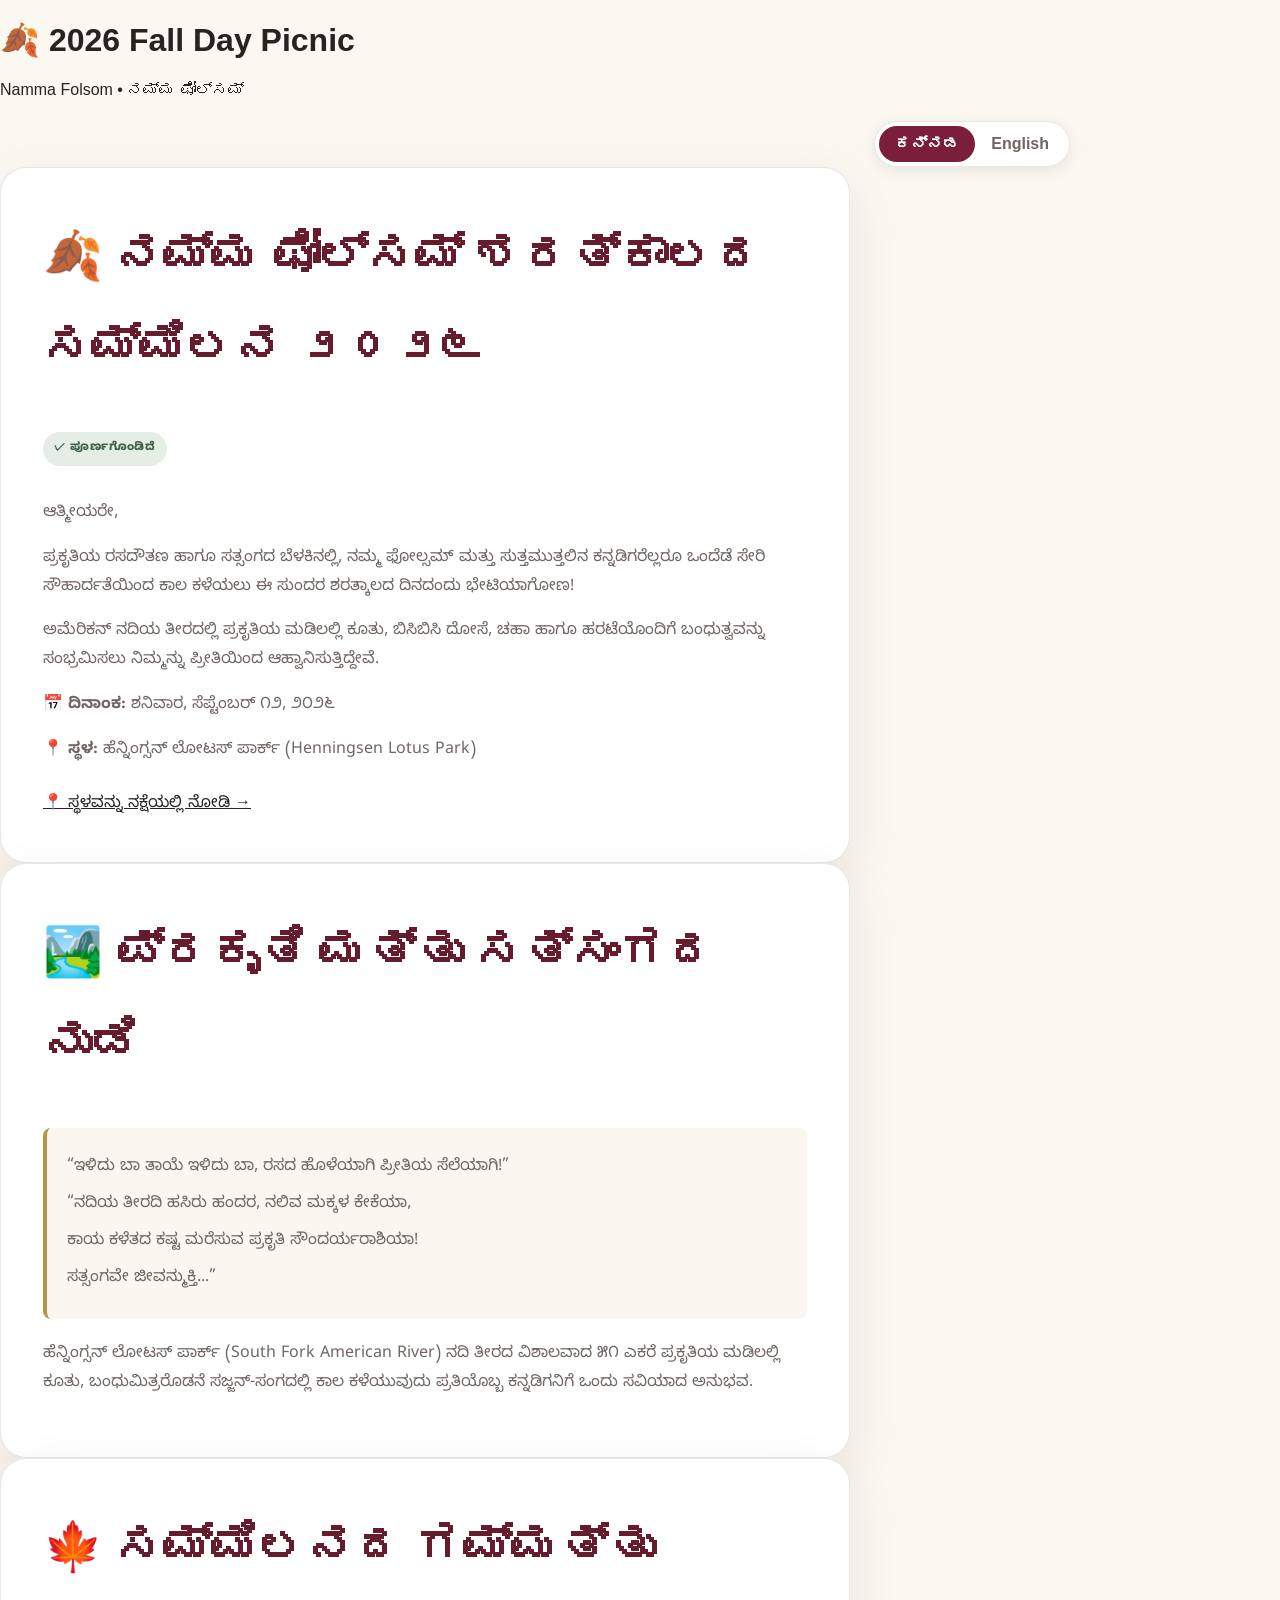
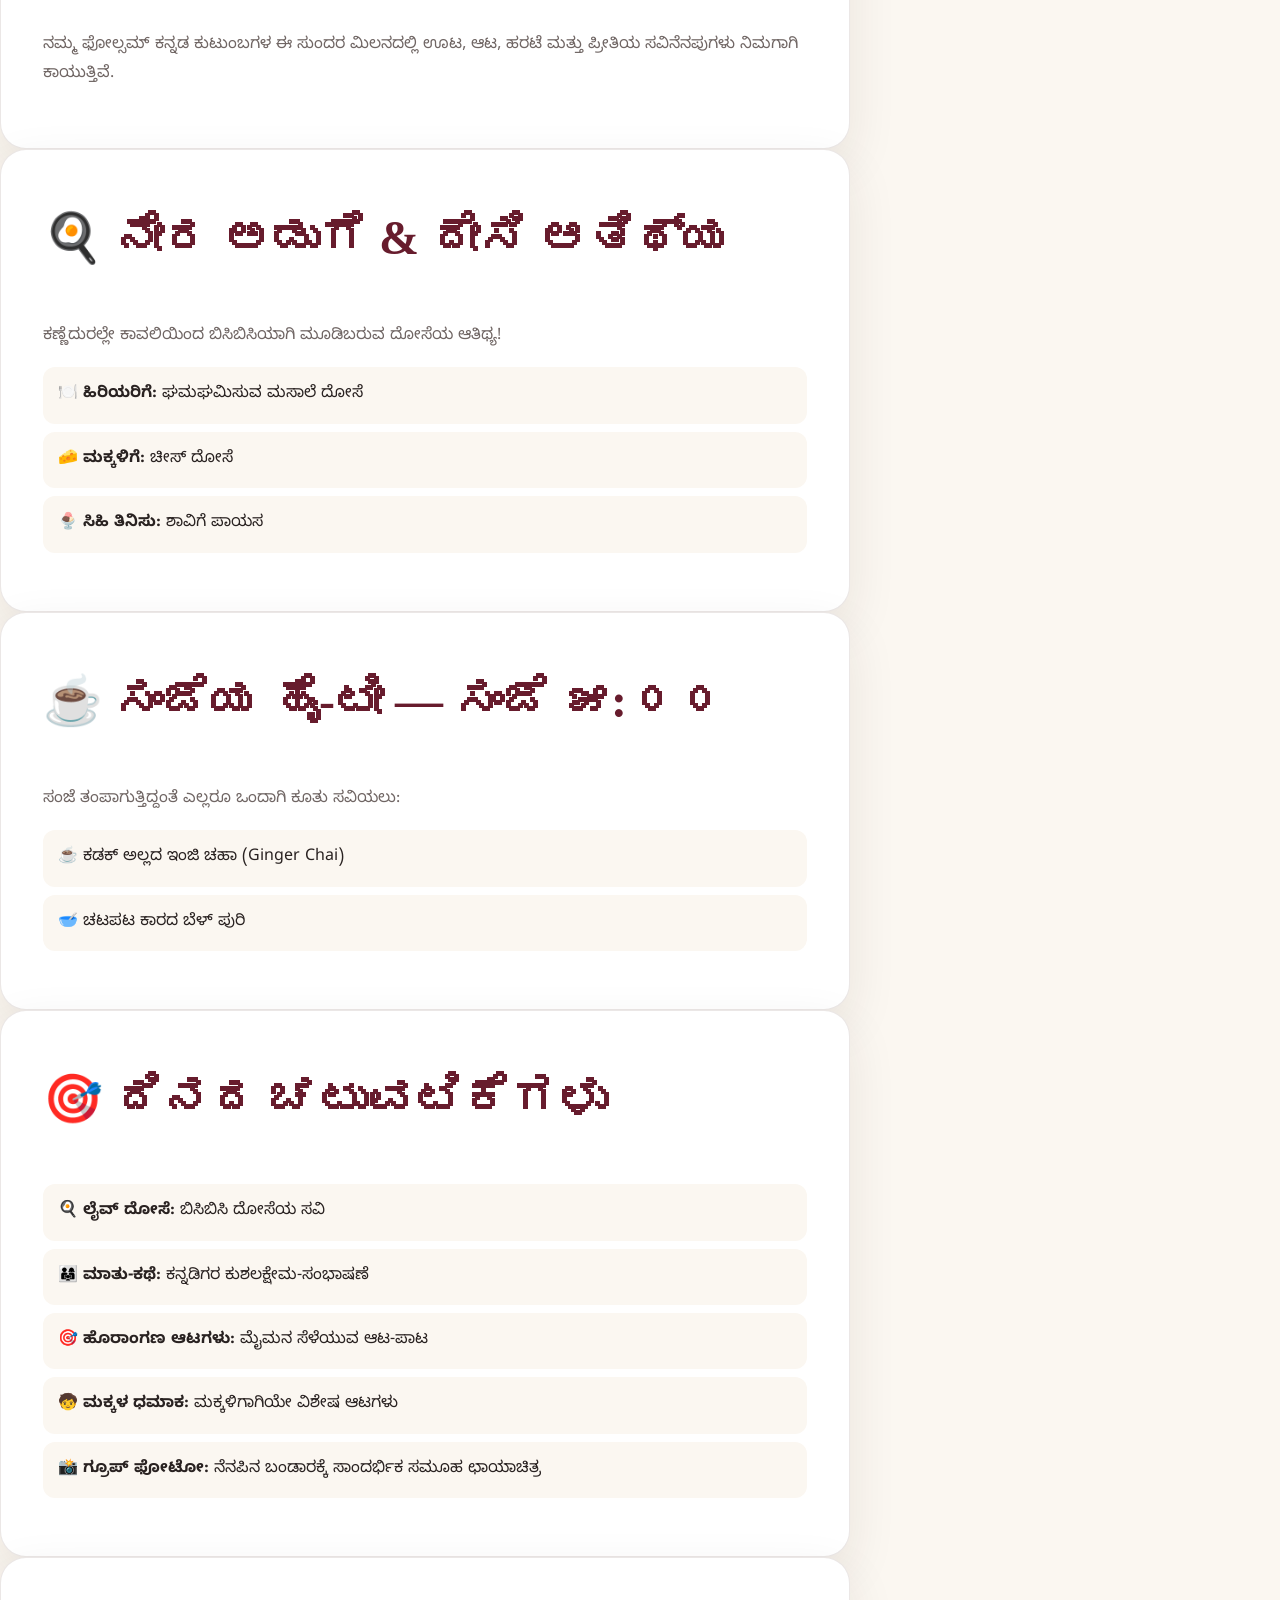
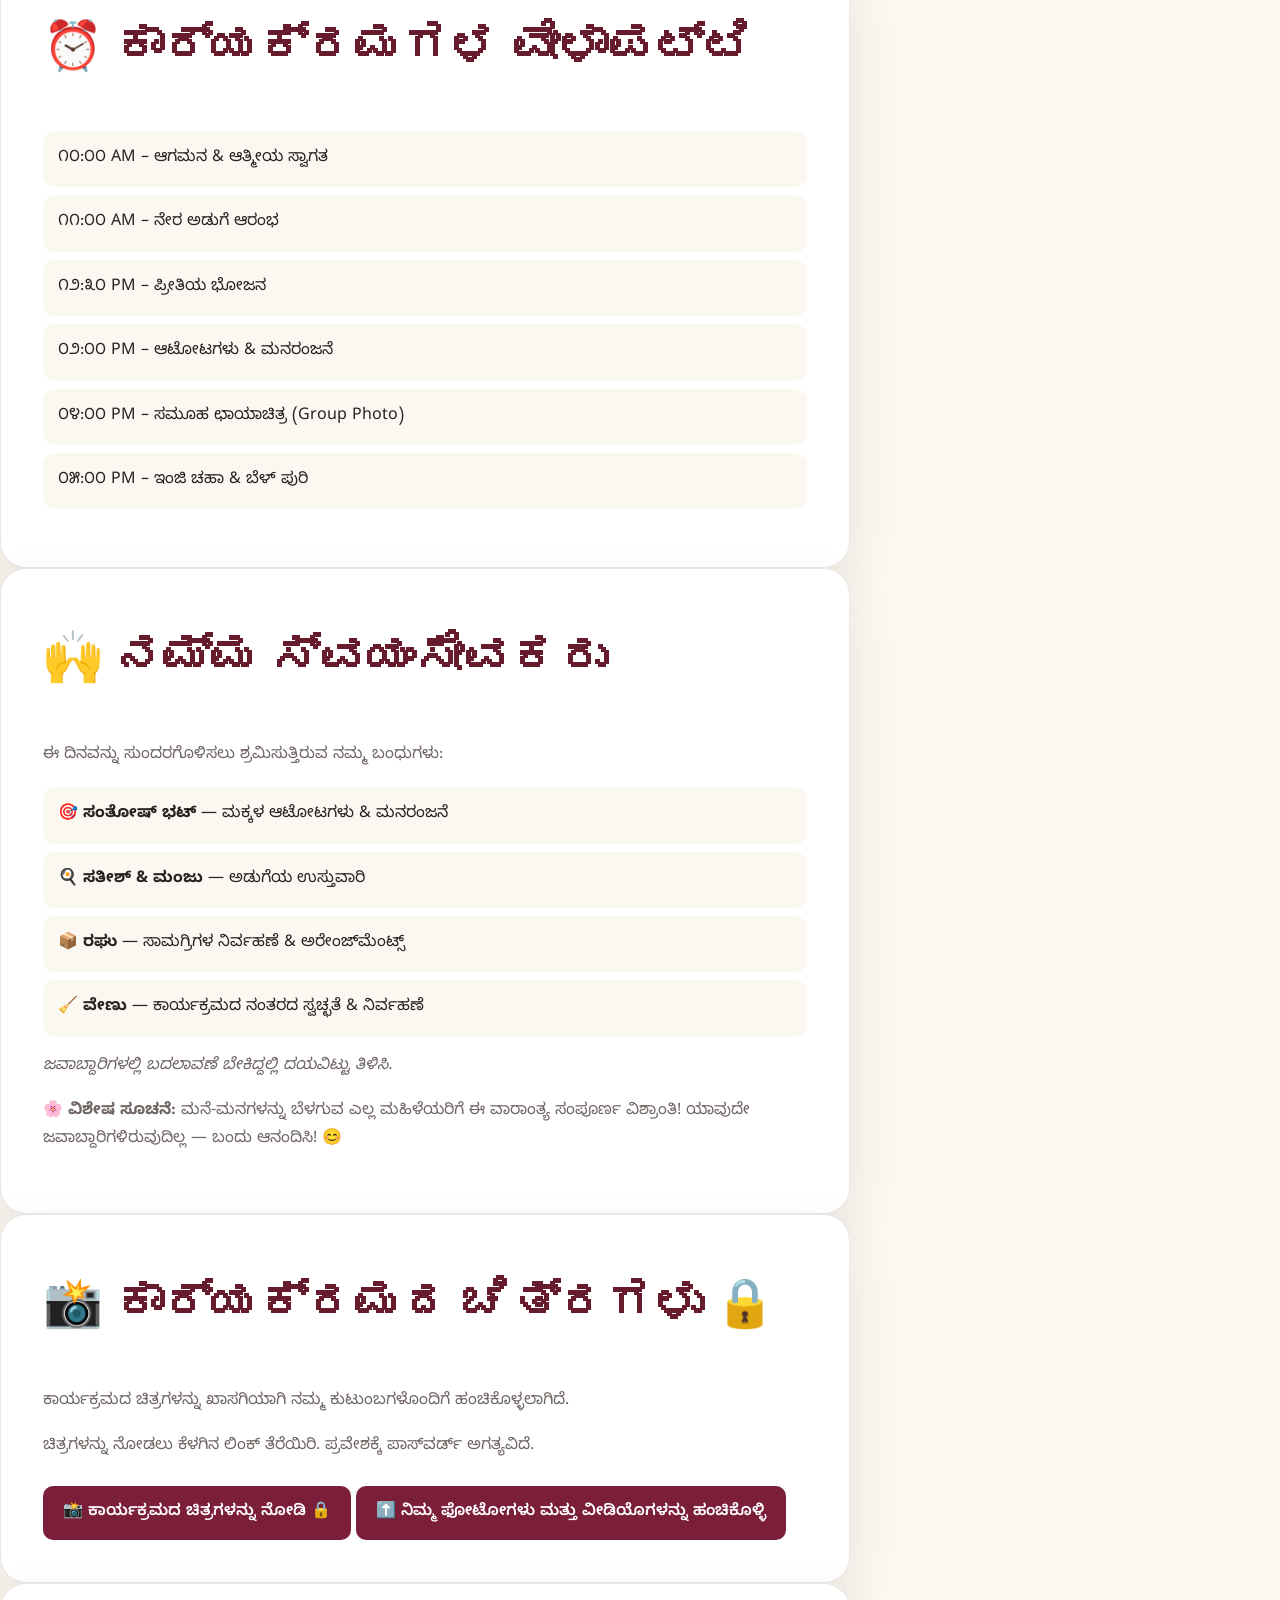
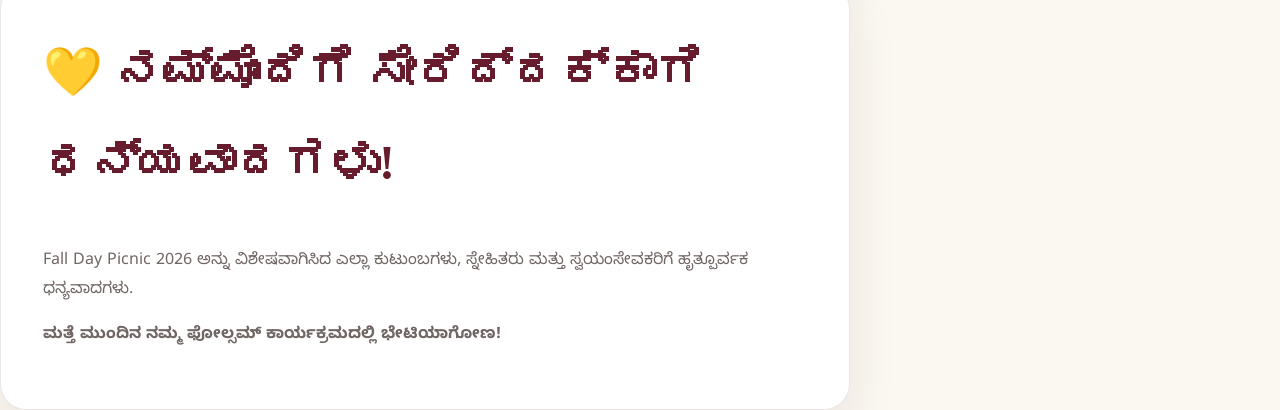
==== commit 0bac133a: "Add event status and sidebar categories" ====
--- a/events/fall-2026.html
+++ b/events/fall-2026.html
@@ -92,6 +92,28 @@
             transform: translateY(-1px);
             opacity: 0.92;
         }
+
+	.event-status-badge {
+            display: inline-block;
+            margin: 0 0 18px;
+            padding: 6px 11px;
+            border-radius: 999px;
+            font-size: 0.72rem;
+            font-weight: 800;
+            letter-spacing: 0.06em;
+            text-transform: uppercase;
+        }
+
+        .event-status-badge.completed {
+            background: #e4eee5;
+            color: #426349;
+        }
+
+        .event-status-badge.planning {
+            background: #f3e7ca;
+            color: #795b20;
+        }
+
     </style>
 </head>
 
@@ -138,6 +160,7 @@
 
                 <section class="event-card">
                 <h2>🍂 ನಮ್ಮ ಫೋಲ್ಸಮ್ ಶರತ್ಕಾಲದ ಸಮ್ಮಿಲನ ೨೦೨೬</h2>
+		<span id="fall-status-kn" class="event-status-badge"></span>
 
                 <p>ಆತ್ಮೀಯರೇ,</p>
 
@@ -412,6 +435,7 @@
 
         <section class="event-card">
                 <h2>🍂 Namma Folsom Fall Day Picnic 2026</h2>
+		<span id="fall-status-en" class="event-status-badge"></span>
                 <p>
                     Namma Folsom families gathered for a beautiful
                     fall day by the American River with food, activities,
@@ -684,6 +708,16 @@
 
     document.getElementById("fall-uploads-en").href =
         events2026.fallPicnic.uploads;
+    const fallStatus = events2026.fallPicnic.status;
+
+    document.getElementById("fall-status-kn").textContent =
+        fallStatus === "completed" ? "✓ ಪೂರ್ಣಗೊಂಡಿದೆ" : "ಯೋಜನೆಯಲ್ಲಿದೆ";
+
+    document.getElementById("fall-status-en").textContent =
+        fallStatus === "completed" ? "✓ COMPLETED" : "IN PLANNING";
+
+    document.getElementById("fall-status-kn").classList.add(fallStatus);
+    document.getElementById("fall-status-en").classList.add(fallStatus);
 
     </script>
 
--- a/styles.css
+++ b/styles.css
@@ -0,0 +1,59 @@
+*{box-sizing:border-box}html{scroll-behavior:smooth}:root{--wine:#671c2d;--wine-dark:#42101d;--gold:#e9a83b;--gold-soft:#ffd98d;--cream:#fbf7f1;--cream-dark:#f2e9dd;--green:#536b59;--text:#292221;--muted:#706664;--white:#fff;--border:rgba(88,57,48,.12);--shadow:0 18px 50px rgba(60,28,25,.09)}
+body{margin:0;background:var(--cream);color:var(--text);font-family:Inter,-apple-system,BlinkMacSystemFont,"Segoe UI",sans-serif}body.kannada-mode{font-family:"Noto Sans Kannada","Tunga",Inter,sans-serif}a{color:inherit}button{font-family:inherit}
+.top-nav{position:sticky;top:0;z-index:1000;background:rgba(251,247,241,.94);backdrop-filter:blur(18px);border-bottom:1px solid var(--border)}.nav-inner{max-width:1200px;margin:auto;padding:12px 28px;display:flex;align-items:center;justify-content:space-between;gap:24px}.nav-brand{display:flex;align-items:center;gap:11px;font-weight:750;cursor:pointer;white-space:nowrap}.nav-mark{width:38px;height:38px;border-radius:12px;display:grid;place-items:center;background:var(--wine);color:#fff;font-family:Georgia,serif;font-size:.88rem;box-shadow:0 6px 18px rgba(103,28,45,.18)}.nav-right,.nav-events{display:flex;align-items:center}.nav-right{gap:18px;min-width:0}.nav-events{gap:10px}.nav-label{color:var(--muted);font-size:.76rem;text-transform:uppercase;font-weight:700;letter-spacing:1px}#eventList{display:flex;gap:3px;padding:0;margin:0;list-style:none}#eventList li{padding:8px 9px;border-radius:999px;cursor:pointer;font-size:.8rem;color:#5c5350}#eventList li:hover{color:var(--wine);background:var(--cream-dark)}
+.language-toggle{display:inline-flex;flex:0 0 auto;padding:4px;background:#fff;border:1px solid var(--border);border-radius:999px;box-shadow:0 4px 16px rgba(60,28,25,.06)}.language-toggle button{border:0;background:transparent;padding:8px 13px;border-radius:999px;cursor:pointer;color:var(--muted);font-size:.82rem;font-weight:700}.language-toggle button.active{background:var(--wine);color:#fff}
+.hero{position:relative;overflow:hidden;min-height:560px;display:flex;align-items:center;background:linear-gradient(135deg,#46101f 0%,#6d1d31 55%,#882f3b 100%);color:#fff}.hero::after{content:"";position:absolute;inset:0;background-image:radial-gradient(rgba(255,255,255,.05) 1px,transparent 1px);background-size:25px 25px;pointer-events:none}.hero-content{position:relative;z-index:2;width:100%;max-width:1200px;margin:auto;padding:82px 28px 88px}.kannada-title{display:inline-block;margin-bottom:22px;padding:10px 19px 11px;border:1px solid rgba(255,217,141,.55);border-radius:999px;background:rgba(255,217,141,.12);color:#ffe4a9;font-size:clamp(1.2rem,2vw,1.65rem);font-weight:600}.hero-kicker{margin:0 0 13px;color:var(--gold-soft);font-size:.82rem;font-weight:700;text-transform:uppercase;letter-spacing:1.5px}.hero-kannada{max-width:900px;margin:0;font-size:clamp(2.25rem,4.2vw,3.75rem);line-height:1.35;font-weight:600;color:#fff}body:not(.kannada-mode) .hero-kannada{max-width:800px;font-family:Georgia,"Times New Roman",serif;line-height:1.12;font-weight:500}.hero-description{max-width:760px;margin:25px 0 0;font-size:1.08rem;line-height:1.9;color:rgba(255,255,255,.82)}.hero-actions{display:flex;margin-top:32px}.primary-btn{border-radius:999px;padding:14px 22px;background:var(--gold);color:#3c260b;border:1px solid var(--gold);font-size:.95rem;font-weight:700;cursor:pointer;box-shadow:0 10px 26px rgba(233,168,59,.24)}.primary-btn:hover{transform:translateY(-2px)}.hero-glow{position:absolute;border-radius:50%}.hero-glow-one{width:420px;height:420px;right:-100px;top:-100px;background:rgba(233,168,59,.11)}.hero-glow-two{width:330px;height:330px;right:200px;bottom:-220px;background:rgba(255,255,255,.05)}
+.main-content{max-width:1200px;margin:auto;padding:75px 28px 95px}.welcome-section{max-width:800px;margin-bottom:70px}.eyebrow{display:inline-block;color:var(--wine);font-size:.75rem;font-weight:800;text-transform:uppercase;letter-spacing:1.7px;margin-bottom:9px}.welcome-section h2,.section-heading h2{margin:0 0 18px;font-family:Georgia,"Times New Roman",serif;font-size:clamp(2rem,3.6vw,3.1rem);font-weight:500}.kannada-mode .welcome-section h2,.kannada-mode .section-heading h2,.kannada-mode .purpose-card h3,.kannada-mode .calendar-card h3,.kannada-mode .event-card h2{font-family:"Noto Sans Kannada","Tunga",sans-serif}.welcome-section p,.section-heading p{font-size:1.05rem;color:var(--muted);line-height:1.85}
+.purpose-section{margin-bottom:85px}.section-heading{margin-bottom:30px}.section-heading p{max-width:680px}.purpose-grid{display:grid;grid-template-columns:repeat(3,minmax(0,1fr));gap:18px}.purpose-card{padding:28px;background:rgba(255,255,255,.72);border:1px solid var(--border);border-radius:22px}.purpose-icon{font-size:2rem;margin-bottom:16px}.purpose-card h3{margin:0 0 10px;font-family:Georgia,serif;color:var(--wine);font-size:1.25rem}.purpose-card p{margin:0;color:var(--muted);line-height:1.75}.community-invite{margin-top:20px;padding:22px 25px;border-left:4px solid var(--gold);border-radius:0 16px 16px 0;background:#f5eadb;color:#574945;line-height:1.8;font-weight:550}
+.upcoming-events{scroll-margin-top:100px}.event-grid{display:grid;grid-template-columns:repeat(2,minmax(0,1fr));gap:18px}.calendar-card{position:relative;min-height:310px;padding:29px;border:1px solid var(--border);border-radius:24px;background:rgba(255,255,255,.78);box-shadow:0 7px 28px rgba(60,28,25,.04)}.calendar-card:hover{transform:translateY(-5px);box-shadow:var(--shadow)}.calendar-card.featured-event{background:linear-gradient(145deg,#fffdfa,#f8eee3);border-color:rgba(233,168,59,.38)}.event-icon{font-size:2.5rem;margin-bottom:18px}.event-status{position:absolute;top:28px;right:28px;padding:6px 10px;border-radius:999px;background:#f6dfad;color:#704711;font-size:.68rem;font-weight:800;text-transform:uppercase}.event-status.planning{color:#496050;background:#e7eee6}.calendar-card h3{margin:0 0 8px;font-family:Georgia,serif;font-size:1.55rem}.calendar-card p{color:var(--muted);line-height:1.7}.calendar-card .event-date{color:var(--wine);font-size:.9rem;font-weight:700}.event-link,.text-link{display:inline-block;margin-top:9px;color:var(--wine);background:none;border:0;padding:0;text-decoration:none;font:inherit;font-weight:750;cursor:pointer}.event-link:hover,.text-link:hover{text-decoration:underline}
+.event-card{max-width:850px;padding:42px;background:#fff;border:1px solid var(--border);border-radius:26px;box-shadow:var(--shadow)}.event-card h2{margin-top:0;color:var(--wine);font-family:Georgia,serif;font-size:clamp(2rem,4vw,3rem)}.event-card h3{margin-top:30px;color:var(--green)}.event-card p{color:var(--muted);line-height:1.8}.event-card ul{padding:0;list-style:none}.event-card li{padding:13px 15px;margin:8px 0;background:var(--cream);border-radius:12px}.rsvp-btn{display:inline-block;margin:15px 0 0 12px;padding:11px 18px;border-radius:999px;background:var(--wine);color:#fff;text-decoration:none;font-weight:700;font-size:.88rem}
+.footer{border-top:1px solid var(--border);background:#f4ece3}.footer-inner{max-width:1200px;margin:auto;padding:35px 28px;display:flex;justify-content:space-between;align-items:center;gap:25px}.footer strong{display:block;color:var(--wine);font-family:"Noto Sans Kannada","Tunga",sans-serif;font-size:1.15rem}.footer span{display:block;margin-top:4px;font-size:.82rem;color:var(--muted)}.footer p{margin:0;color:var(--muted);font-size:.85rem;text-align:right}
+@media(max-width:1050px){.nav-events{display:none}}@media(max-width:900px){.purpose-grid,.event-grid{grid-template-columns:1fr}.hero{min-height:520px}}@media(max-width:600px){.nav-inner{padding:10px 16px}.nav-brand>span:last-child{font-size:.9rem}.language-toggle button{padding:7px 10px;font-size:.76rem}.hero{min-height:auto}.hero-content{padding:60px 20px 68px}.kannada-title{font-size:1.15rem;padding:8px 14px 9px;margin-bottom:18px}.hero-kannada{font-size:2.15rem;line-height:1.45}body:not(.kannada-mode) .hero-kannada{line-height:1.15}.hero-description{font-size:1rem;line-height:1.85}.main-content{padding:55px 18px 70px}.welcome-section{margin-bottom:55px}.purpose-section{margin-bottom:65px}.purpose-card,.calendar-card{padding:23px}.calendar-card{min-height:auto}.event-status{top:22px;right:22px}.event-card{padding:26px 21px}.footer-inner{flex-direction:column;align-items:flex-start;padding:30px 20px}.footer p{text-align:left}}
+
+/* Event sidebar: additive layout only; existing homepage styling above is preserved. */
+.page-shell{display:grid;grid-template-columns:260px minmax(0,1fr);align-items:start}.page-main{min-width:0}.event-sidebar{position:sticky;top:63px;height:calc(100vh - 63px);z-index:900;background:rgba(251,247,241,.97);border-right:1px solid var(--border);overflow-y:auto}.sidebar-sticky{padding:28px 18px}.event-sidebar .nav-label{display:block;margin:0 10px 12px}.event-sidebar #eventList{display:flex;flex-direction:column;gap:5px;margin:0;padding:0;list-style:none}.event-sidebar #eventList li{padding:11px 12px;border-radius:12px;cursor:pointer;color:#5c5350;font-size:.86rem;line-height:1.45}.event-sidebar #eventList li:hover{color:var(--wine);background:var(--cream-dark)}.sidebar-toggle{display:none;border:0;background:transparent;color:var(--wine);font-size:1.35rem;line-height:1;cursor:pointer;padding:7px 8px;border-radius:9px}.sidebar-toggle:hover{background:var(--cream-dark)}.sidebar-overlay{display:none}.page-main .hero-content,.page-main .main-content,.page-main .footer-inner{max-width:1200px}
+@media(max-width:1050px){.page-shell{display:block}.event-sidebar{position:fixed;top:63px;left:0;width:min(82vw,300px);height:calc(100vh - 63px);transform:translateX(-105%);transition:transform .22s ease;box-shadow:14px 0 34px rgba(60,28,25,.16)}.event-sidebar.open{transform:translateX(0)}.sidebar-toggle{display:block}.sidebar-overlay{position:fixed;inset:63px 0 0;background:rgba(30,15,18,.34);z-index:850}.sidebar-overlay.show{display:block}.nav-inner{justify-content:flex-start}.language-toggle{margin-left:auto}}
+@media(max-width:600px){.event-sidebar{top:59px;height:calc(100vh - 59px)}.sidebar-overlay{inset:59px 0 0}.sidebar-toggle{padding-left:2px}}
+
+.sidebar-group-title{
+    margin:22px 10px 7px !important;
+    padding:0 !important;
+    background:transparent !important;
+    cursor:default !important;
+    color:var(--muted) !important;
+    font-size:.68rem !important;
+    font-weight:800;
+    letter-spacing:.11em;
+    text-transform:uppercase;
+}
+
+.sidebar-event-item{
+    display:flex;
+    flex-direction:column;
+    gap:5px;
+}
+
+.sidebar-event-name{
+    color:inherit;
+}
+
+.sidebar-status{
+    width:max-content;
+    margin-left:25px;
+    padding:3px 7px;
+    border-radius:999px;
+    font-size:.58rem;
+    font-weight:800;
+    letter-spacing:.05em;
+    text-transform:uppercase;
+}
+
+.sidebar-status.planning{
+    background:#f3e7ca;
+    color:#795b20;
+}
+
+.sidebar-status.completed{
+    background:#e4eee5;
+    color:#426349;
+}
